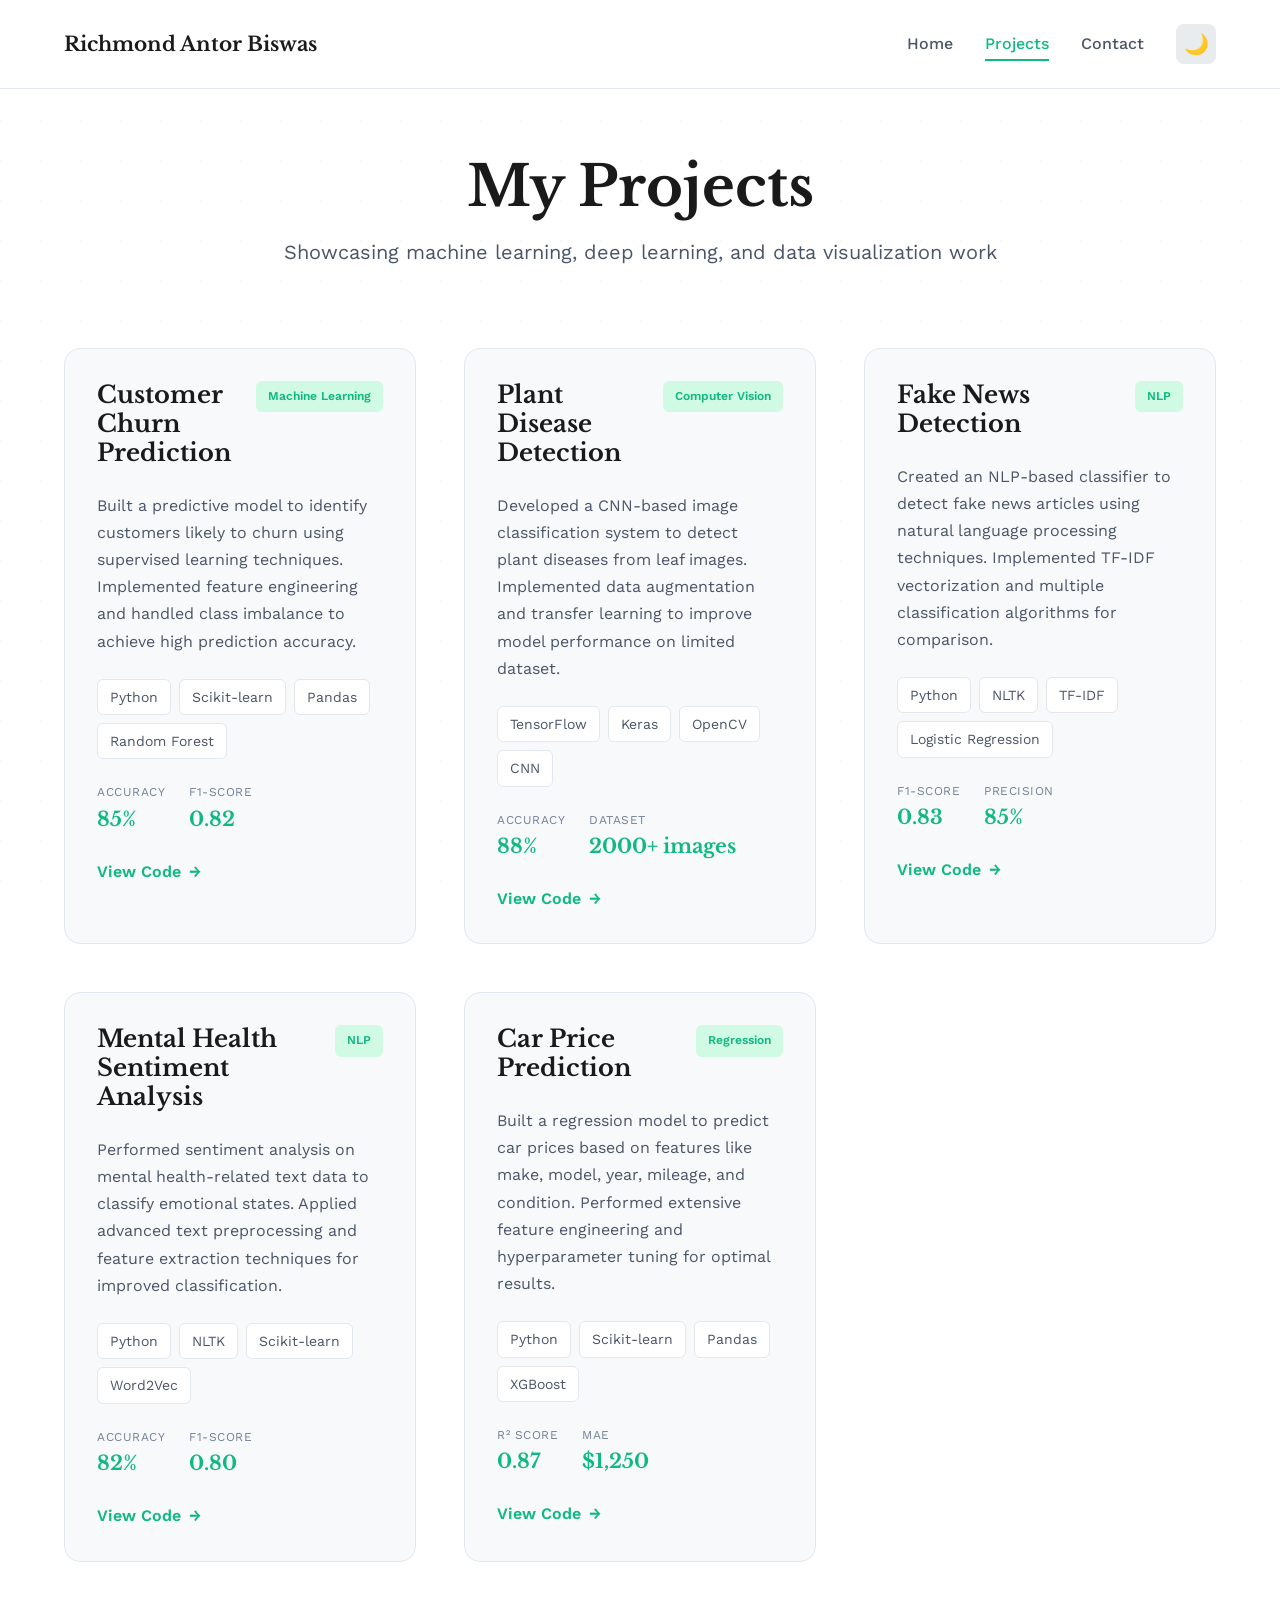
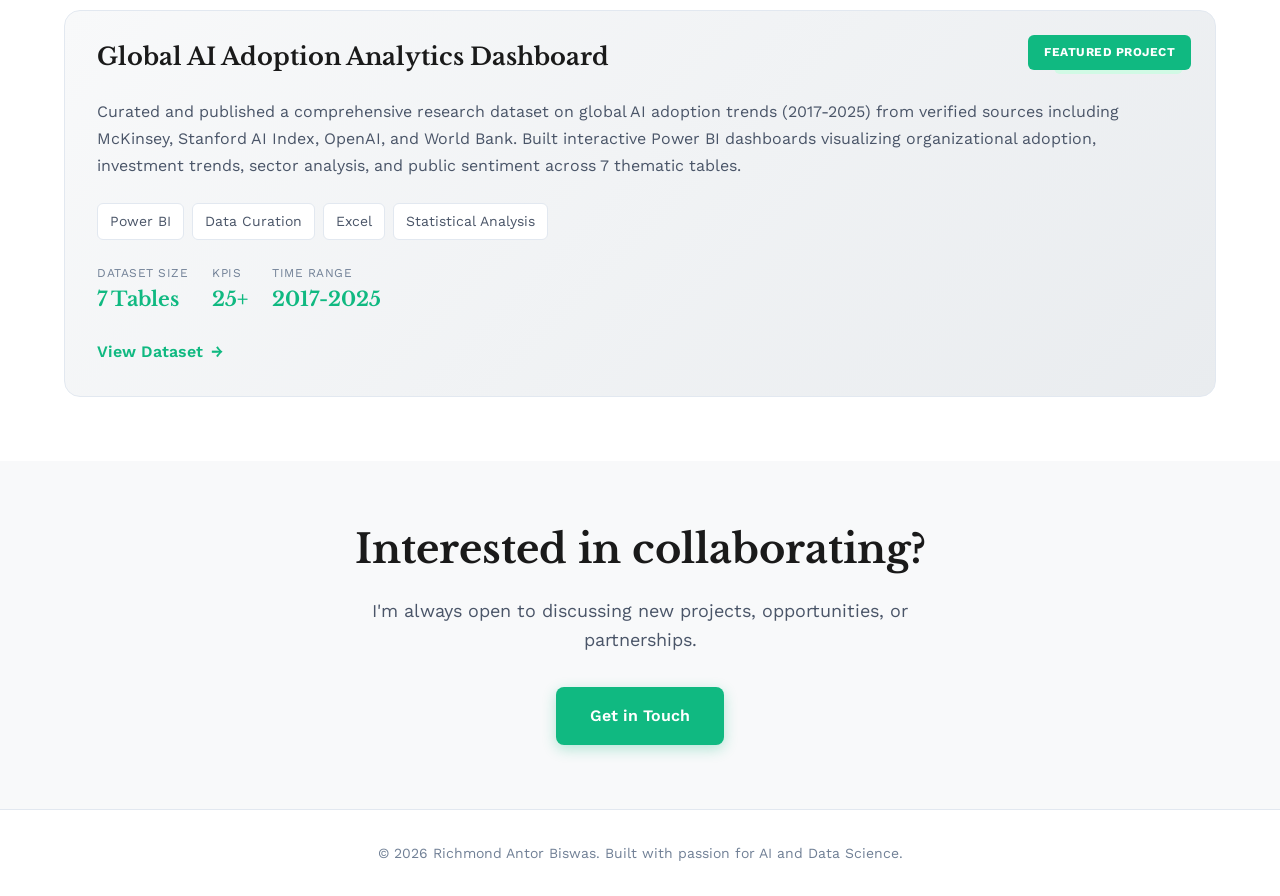
==== projects.html @ e59f5b94 "Add files via upload" ====
<!DOCTYPE html>
<html lang="en">
<head>
    <meta charset="UTF-8">
    <meta name="viewport" content="width=device-width, initial-scale=1.0">
    <meta name="description" content="Richmond Antor Biswas - Machine Learning & Data Science Projects">
    <title>Projects | Richmond Antor Biswas</title>
    <link rel="stylesheet" href="css/styles.css">
    <link rel="preconnect" href="https://fonts.googleapis.com">
    <link rel="preconnect" href="https://fonts.gstatic.com" crossorigin>
    <link href="https://fonts.googleapis.com/css2?family=Libre+Baskerville:wght@400;700&family=Work+Sans:wght@300;400;500;600&display=swap" rel="stylesheet">
</head>
<body>
    <!-- Navigation -->
    <nav class="nav">
        <div class="container nav-container">
            <a href="index.html" class="nav-logo">Richmond Antor Biswas</a>
            <div class="nav-links">
                <a href="index.html" class="nav-link">Home</a>
                <a href="projects.html" class="nav-link active">Projects</a>
                <a href="index.html#contact" class="nav-link">Contact</a>
                <button class="theme-toggle" id="themeToggle" aria-label="Toggle dark mode">
                    <span class="theme-icon">🌙</span>
                </button>
            </div>
        </div>
    </nav>

    <!-- Projects Hero -->
    <section class="projects-hero">
        <div class="container">
            <h1 class="page-title">My Projects</h1>
            <p class="page-subtitle">Showcasing machine learning, deep learning, and data visualization work</p>
        </div>
    </section>

    <!-- Projects Grid -->
    <section class="projects-section">
        <div class="container">
            <div class="projects-grid">
                
                <!-- Project 1: Customer Churn Prediction -->
                <article class="project-card">
                    <div class="project-header">
                        <h3 class="project-title">Customer Churn Prediction</h3>
                        <span class="project-category">Machine Learning</span>
                    </div>
                    <p class="project-description">
                        Built a predictive model to identify customers likely to churn using supervised learning techniques. Implemented feature engineering and handled class imbalance to achieve high prediction accuracy.
                    </p>
                    <div class="project-tech">
                        <span class="tech-tag">Python</span>
                        <span class="tech-tag">Scikit-learn</span>
                        <span class="tech-tag">Pandas</span>
                        <span class="tech-tag">Random Forest</span>
                    </div>
                    <div class="project-metrics">
                        <div class="metric">
                            <span class="metric-label">Accuracy</span>
                            <span class="metric-value">85%</span>
                        </div>
                        <div class="metric">
                            <span class="metric-label">F1-Score</span>
                            <span class="metric-value">0.82</span>
                        </div>
                    </div>
                    <div class="project-links">
                        <a href="#" class="project-link" target="_blank">
                            <span>View Code</span>
                            <span class="link-icon">→</span>
                        </a>
                    </div>
                </article>

                <!-- Project 2: Plant Disease Detection -->
                <article class="project-card">
                    <div class="project-header">
                        <h3 class="project-title">Plant Disease Detection</h3>
                        <span class="project-category">Computer Vision</span>
                    </div>
                    <p class="project-description">
                        Developed a CNN-based image classification system to detect plant diseases from leaf images. Implemented data augmentation and transfer learning to improve model performance on limited dataset.
                    </p>
                    <div class="project-tech">
                        <span class="tech-tag">TensorFlow</span>
                        <span class="tech-tag">Keras</span>
                        <span class="tech-tag">OpenCV</span>
                        <span class="tech-tag">CNN</span>
                    </div>
                    <div class="project-metrics">
                        <div class="metric">
                            <span class="metric-label">Accuracy</span>
                            <span class="metric-value">88%</span>
                        </div>
                        <div class="metric">
                            <span class="metric-label">Dataset</span>
                            <span class="metric-value">2000+ images</span>
                        </div>
                    </div>
                    <div class="project-links">
                        <a href="#" class="project-link" target="_blank">
                            <span>View Code</span>
                            <span class="link-icon">→</span>
                        </a>
                    </div>
                </article>

                <!-- Project 3: Fake News Detection -->
                <article class="project-card">
                    <div class="project-header">
                        <h3 class="project-title">Fake News Detection</h3>
                        <span class="project-category">NLP</span>
                    </div>
                    <p class="project-description">
                        Created an NLP-based classifier to detect fake news articles using natural language processing techniques. Implemented TF-IDF vectorization and multiple classification algorithms for comparison.
                    </p>
                    <div class="project-tech">
                        <span class="tech-tag">Python</span>
                        <span class="tech-tag">NLTK</span>
                        <span class="tech-tag">TF-IDF</span>
                        <span class="tech-tag">Logistic Regression</span>
                    </div>
                    <div class="project-metrics">
                        <div class="metric">
                            <span class="metric-label">F1-Score</span>
                            <span class="metric-value">0.83</span>
                        </div>
                        <div class="metric">
                            <span class="metric-label">Precision</span>
                            <span class="metric-value">85%</span>
                        </div>
                    </div>
                    <div class="project-links">
                        <a href="#" class="project-link" target="_blank">
                            <span>View Code</span>
                            <span class="link-icon">→</span>
                        </a>
                    </div>
                </article>

                <!-- Project 4: Mental Health Sentiment Analysis -->
                <article class="project-card">
                    <div class="project-header">
                        <h3 class="project-title">Mental Health Sentiment Analysis</h3>
                        <span class="project-category">NLP</span>
                    </div>
                    <p class="project-description">
                        Performed sentiment analysis on mental health-related text data to classify emotional states. Applied advanced text preprocessing and feature extraction techniques for improved classification.
                    </p>
                    <div class="project-tech">
                        <span class="tech-tag">Python</span>
                        <span class="tech-tag">NLTK</span>
                        <span class="tech-tag">Scikit-learn</span>
                        <span class="tech-tag">Word2Vec</span>
                    </div>
                    <div class="project-metrics">
                        <div class="metric">
                            <span class="metric-label">Accuracy</span>
                            <span class="metric-value">82%</span>
                        </div>
                        <div class="metric">
                            <span class="metric-label">F1-Score</span>
                            <span class="metric-value">0.80</span>
                        </div>
                    </div>
                    <div class="project-links">
                        <a href="#" class="project-link" target="_blank">
                            <span>View Code</span>
                            <span class="link-icon">→</span>
                        </a>
                    </div>
                </article>

                <!-- Project 5: Car Price Prediction -->
                <article class="project-card">
                    <div class="project-header">
                        <h3 class="project-title">Car Price Prediction</h3>
                        <span class="project-category">Regression</span>
                    </div>
                    <p class="project-description">
                        Built a regression model to predict car prices based on features like make, model, year, mileage, and condition. Performed extensive feature engineering and hyperparameter tuning for optimal results.
                    </p>
                    <div class="project-tech">
                        <span class="tech-tag">Python</span>
                        <span class="tech-tag">Scikit-learn</span>
                        <span class="tech-tag">Pandas</span>
                        <span class="tech-tag">XGBoost</span>
                    </div>
                    <div class="project-metrics">
                        <div class="metric">
                            <span class="metric-label">R² Score</span>
                            <span class="metric-value">0.87</span>
                        </div>
                        <div class="metric">
                            <span class="metric-label">MAE</span>
                            <span class="metric-value">$1,250</span>
                        </div>
                    </div>
                    <div class="project-links">
                        <a href="#" class="project-link" target="_blank">
                            <span>View Code</span>
                            <span class="link-icon">→</span>
                        </a>
                    </div>
                </article>

                <!-- Project 6: AI Adoption Analytics Dashboard -->
                <article class="project-card project-featured">
                    <div class="project-header">
                        <h3 class="project-title">Global AI Adoption Analytics Dashboard</h3>
                        <span class="project-category">Data Visualization</span>
                    </div>
                    <p class="project-description">
                        Curated and published a comprehensive research dataset on global AI adoption trends (2017-2025) from verified sources including McKinsey, Stanford AI Index, OpenAI, and World Bank. Built interactive Power BI dashboards visualizing organizational adoption, investment trends, sector analysis, and public sentiment across 7 thematic tables.
                    </p>
                    <div class="project-tech">
                        <span class="tech-tag">Power BI</span>
                        <span class="tech-tag">Data Curation</span>
                        <span class="tech-tag">Excel</span>
                        <span class="tech-tag">Statistical Analysis</span>
                    </div>
                    <div class="project-metrics">
                        <div class="metric">
                            <span class="metric-label">Dataset Size</span>
                            <span class="metric-value">7 Tables</span>
                        </div>
                        <div class="metric">
                            <span class="metric-label">KPIs</span>
                            <span class="metric-value">25+</span>
                        </div>
                        <div class="metric">
                            <span class="metric-label">Time Range</span>
                            <span class="metric-value">2017-2025</span>
                        </div>
                    </div>
                    <div class="project-links">
                        <a href="https://data.mendeley.com/datasets/dnm5jxgn2m/3" class="project-link" target="_blank">
                            <span>View Dataset</span>
                            <span class="link-icon">→</span>
                        </a>
                    </div>
                    <div class="project-badge">Featured Project</div>
                </article>

            </div>
        </div>
    </section>

    <!-- CTA Section -->
    <section class="cta-section">
        <div class="container">
            <div class="cta-content">
                <h2 class="cta-title">Interested in collaborating?</h2>
                <p class="cta-text">I'm always open to discussing new projects, opportunities, or partnerships.</p>
                <a href="index.html#contact" class="btn btn-primary">Get in Touch</a>
            </div>
        </div>
    </section>

    <!-- Footer -->
    <footer class="footer">
        <div class="container">
            <p class="footer-text">© 2026 Richmond Antor Biswas. Built with passion for AI and Data Science.</p>
        </div>
    </footer>

    <script src="js/script.js"></script>
</body>
</html>
---- css/styles.css ----
/* ===================================
   CSS Variables & Root Styles
   =================================== */

:root {
    /* Light Mode Colors */
    --color-bg-primary: #ffffff;
    --color-bg-secondary: #f8f9fa;
    --color-bg-tertiary: #e9ecef;
    --color-text-primary: #1a1a1a;
    --color-text-secondary: #4a5568;
    --color-text-tertiary: #718096;
    --color-accent: #10b981;
    --color-accent-hover: #059669;
    --color-accent-light: #d1fae5;
    --color-border: #e2e8f0;
    --color-shadow: rgba(0, 0, 0, 0.1);
    
    /* Typography */
    --font-display: 'Libre Baskerville', serif;
    --font-body: 'Work Sans', sans-serif;
    
    /* Spacing */
    --spacing-xs: 0.5rem;
    --spacing-sm: 1rem;
    --spacing-md: 1.5rem;
    --spacing-lg: 2rem;
    --spacing-xl: 3rem;
    --spacing-2xl: 4rem;
    
    /* Border Radius */
    --radius-sm: 0.375rem;
    --radius-md: 0.5rem;
    --radius-lg: 1rem;
    
    /* Transitions */
    --transition-fast: 150ms ease;
    --transition-base: 250ms ease;
    --transition-slow: 350ms ease;
}

[data-theme="dark"] {
    --color-bg-primary: #0f172a;
    --color-bg-secondary: #1e293b;
    --color-bg-tertiary: #334155;
    --color-text-primary: #f1f5f9;
    --color-text-secondary: #cbd5e1;
    --color-text-tertiary: #94a3b8;
    --color-accent: #10b981;
    --color-accent-hover: #34d399;
    --color-accent-light: #064e3b;
    --color-border: #334155;
    --color-shadow: rgba(0, 0, 0, 0.3);
}

/* ===================================
   Base Styles
   =================================== */

* {
    margin: 0;
    padding: 0;
    box-sizing: border-box;
}

html {
    scroll-behavior: smooth;
}

body {
    font-family: var(--font-body);
    color: var(--color-text-primary);
    background-color: var(--color-bg-primary);
    line-height: 1.6;
    transition: background-color var(--transition-base), color var(--transition-base);
    position: relative;
}

/* Subtle background pattern */
body::before {
    content: '';
    position: fixed;
    top: 0;
    left: 0;
    width: 100%;
    height: 100%;
    background-image: 
        radial-gradient(circle at 1px 1px, var(--color-border) 1px, transparent 1px);
    background-size: 40px 40px;
    opacity: 0.3;
    pointer-events: none;
    z-index: -1;
}

.container {
    max-width: 1200px;
    margin: 0 auto;
    padding: 0 var(--spacing-md);
}

/* ===================================
   Typography
   =================================== */

h1, h2, h3, h4, h5, h6 {
    font-family: var(--font-display);
    font-weight: 700;
    line-height: 1.2;
    color: var(--color-text-primary);
}

h1 {
    font-size: clamp(2rem, 5vw, 3.5rem);
}

h2 {
    font-size: clamp(1.75rem, 4vw, 2.5rem);
}

h3 {
    font-size: clamp(1.25rem, 3vw, 1.75rem);
}

p {
    font-size: 1rem;
    color: var(--color-text-secondary);
}

a {
    color: var(--color-accent);
    text-decoration: none;
    transition: color var(--transition-fast);
}

a:hover {
    color: var(--color-accent-hover);
}

/* ===================================
   Navigation
   =================================== */

.nav {
    position: sticky;
    top: 0;
    background-color: var(--color-bg-primary);
    border-bottom: 1px solid var(--color-border);
    padding: var(--spacing-md) 0;
    z-index: 1000;
    backdrop-filter: blur(10px);
    background-color: rgba(255, 255, 255, 0.9);
    transition: all var(--transition-base);
}

[data-theme="dark"] .nav {
    background-color: rgba(15, 23, 42, 0.9);
}

.nav-container {
    display: flex;
    justify-content: space-between;
    align-items: center;
}

.nav-logo {
    font-family: var(--font-display);
    font-size: 1.25rem;
    font-weight: 700;
    color: var(--color-text-primary);
    transition: color var(--transition-fast);
}

.nav-logo:hover {
    color: var(--color-accent);
}

.nav-links {
    display: flex;
    align-items: center;
    gap: var(--spacing-lg);
}

.nav-link {
    font-weight: 500;
    color: var(--color-text-secondary);
    position: relative;
    transition: color var(--transition-fast);
}

.nav-link::after {
    content: '';
    position: absolute;
    bottom: -4px;
    left: 0;
    width: 0;
    height: 2px;
    background-color: var(--color-accent);
    transition: width var(--transition-base);
}

.nav-link:hover,
.nav-link.active {
    color: var(--color-accent);
}

.nav-link:hover::after,
.nav-link.active::after {
    width: 100%;
}

.theme-toggle {
    background: var(--color-bg-tertiary);
    border: none;
    border-radius: var(--radius-md);
    width: 2.5rem;
    height: 2.5rem;
    display: flex;
    align-items: center;
    justify-content: center;
    cursor: pointer;
    transition: all var(--transition-base);
    font-size: 1.25rem;
}

.theme-toggle:hover {
    background-color: var(--color-accent-light);
    transform: scale(1.05);
}

/* ===================================
   Hero Section
   =================================== */

.hero {
    padding: var(--spacing-2xl) 0;
    min-height: calc(100vh - 80px);
    display: flex;
    align-items: center;
}

.hero-container {
    animation: fadeInUp 0.8s ease;
}

.hero-content {
    display: grid;
    grid-template-columns: 1fr 1fr;
    gap: var(--spacing-2xl);
    align-items: center;
}

.hero-greeting {
    display: block;
    font-size: 1.25rem;
    font-family: var(--font-body);
    font-weight: 400;
    color: var(--color-text-secondary);
    margin-bottom: var(--spacing-xs);
}

.hero-name {
    display: block;
    background: linear-gradient(135deg, var(--color-text-primary) 0%, var(--color-accent) 100%);
    -webkit-background-clip: text;
    -webkit-text-fill-color: transparent;
    background-clip: text;
    margin-bottom: var(--spacing-sm);
}

.hero-tagline {
    font-size: 1.25rem;
    font-weight: 600;
    color: var(--color-accent);
    margin-bottom: var(--spacing-md);
}

.hero-bio {
    font-size: 1.125rem;
    line-height: 1.8;
    margin-bottom: var(--spacing-lg);
    color: var(--color-text-secondary);
}

.hero-cta {
    display: flex;
    gap: var(--spacing-md);
    flex-wrap: wrap;
}

.hero-image {
    position: relative;
    display: flex;
    justify-content: center;
    align-items: center;
}

.profile-card {
    position: relative;
    width: 100%;
    max-width: 400px;
    aspect-ratio: 1;
}

.profile-img {
    width: 100%;
    height: 100%;
    object-fit: cover;
    border-radius: var(--radius-lg);
    box-shadow: 0 20px 60px var(--color-shadow);
    position: relative;
    z-index: 2;
    transition: transform var(--transition-slow);
}

.profile-img:hover {
    transform: scale(1.02) translateY(-5px);
}

.profile-decorator {
    position: absolute;
    top: -20px;
    right: -20px;
    width: 100%;
    height: 100%;
    border: 3px solid var(--color-accent);
    border-radius: var(--radius-lg);
    z-index: 1;
    transition: transform var(--transition-slow);
}

.profile-card:hover .profile-decorator {
    transform: translate(10px, 10px);
}

/* ===================================
   Buttons
   =================================== */

.btn {
    display: inline-block;
    padding: 0.875rem 2rem;
    border-radius: var(--radius-md);
    font-weight: 600;
    font-size: 1rem;
    transition: all var(--transition-base);
    cursor: pointer;
    border: 2px solid transparent;
}

.btn-primary {
    background-color: var(--color-accent);
    color: white;
    box-shadow: 0 4px 14px rgba(16, 185, 129, 0.3);
}

.btn-primary:hover {
    background-color: var(--color-accent-hover);
    transform: translateY(-2px);
    box-shadow: 0 6px 20px rgba(16, 185, 129, 0.4);
    color: white;
}

.btn-secondary {
    background-color: transparent;
    color: var(--color-text-primary);
    border-color: var(--color-border);
}

.btn-secondary:hover {
    border-color: var(--color-accent);
    color: var(--color-accent);
    transform: translateY(-2px);
}

/* ===================================
   Section Styles
   =================================== */

.section-title {
    text-align: center;
    margin-bottom: var(--spacing-xl);
    position: relative;
    display: inline-block;
    left: 50%;
    transform: translateX(-50%);
}

.section-title::after {
    content: '';
    position: absolute;
    bottom: -12px;
    left: 0;
    width: 60px;
    height: 4px;
    background-color: var(--color-accent);
    border-radius: 2px;
}

/* ===================================
   Skills Section
   =================================== */

.skills-section {
    padding: var(--spacing-2xl) 0;
    background-color: var(--color-bg-secondary);
}

.skills-grid {
    display: grid;
    grid-template-columns: repeat(auto-fit, minmax(280px, 1fr));
    gap: var(--spacing-lg);
    margin-bottom: var(--spacing-2xl);
}

.skill-category {
    background-color: var(--color-bg-primary);
    padding: var(--spacing-lg);
    border-radius: var(--radius-lg);
    border: 1px solid var(--color-border);
    transition: all var(--transition-base);
}

.skill-category:hover {
    transform: translateY(-5px);
    box-shadow: 0 10px 30px var(--color-shadow);
    border-color: var(--color-accent);
}

.skill-icon {
    font-size: 2.5rem;
    margin-bottom: var(--spacing-sm);
}

.skill-category-title {
    font-size: 1.25rem;
    margin-bottom: var(--spacing-md);
    color: var(--color-text-primary);
}

.skill-tags {
    display: flex;
    flex-wrap: wrap;
    gap: var(--spacing-xs);
}

.skill-tag {
    background-color: var(--color-accent-light);
    color: var(--color-accent);
    padding: 0.5rem 1rem;
    border-radius: var(--radius-sm);
    font-size: 0.875rem;
    font-weight: 500;
    transition: all var(--transition-fast);
}

[data-theme="dark"] .skill-tag {
    color: var(--color-accent-hover);
}

.skill-tag:hover {
    background-color: var(--color-accent);
    color: white;
}

.skills-detailed {
    display: grid;
    grid-template-columns: repeat(auto-fit, minmax(300px, 1fr));
    gap: var(--spacing-xl);
    margin-top: var(--spacing-xl);
}

.skills-subtitle {
    font-size: 1.25rem;
    margin-bottom: var(--spacing-md);
    color: var(--color-accent);
}

.skills-list {
    list-style: none;
}

.skills-list li {
    padding: var(--spacing-xs) 0;
    padding-left: 1.5rem;
    position: relative;
    color: var(--color-text-secondary);
}

.skills-list li::before {
    content: '▹';
    position: absolute;
    left: 0;
    color: var(--color-accent);
    font-weight: bold;
}

/* ===================================
   Education Section
   =================================== */

.education-section {
    padding: var(--spacing-2xl) 0;
}

.education-card {
    background-color: var(--color-bg-secondary);
    padding: var(--spacing-xl);
    border-radius: var(--radius-lg);
    border: 1px solid var(--color-border);
    max-width: 800px;
    margin: 0 auto;
}

.education-header {
    display: flex;
    justify-content: space-between;
    align-items: center;
}

.education-degree {
    font-size: 1.5rem;
    margin-bottom: var(--spacing-xs);
    color: var(--color-text-primary);
}

.education-university {
    font-size: 1.125rem;
    color: var(--color-accent);
}

.education-icon {
    font-size: 3rem;
    opacity: 0.3;
}

/* ===================================
   Contact Section
   =================================== */

.contact-section {
    padding: var(--spacing-2xl) 0;
    background-color: var(--color-bg-secondary);
}

.contact-grid {
    display: grid;
    grid-template-columns: repeat(auto-fit, minmax(250px, 1fr));
    gap: var(--spacing-lg);
}

.contact-card {
    background-color: var(--color-bg-primary);
    padding: var(--spacing-lg);
    border-radius: var(--radius-lg);
    border: 1px solid var(--color-border);
    text-align: center;
    transition: all var(--transition-base);
}

.contact-card:hover {
    transform: translateY(-5px);
    box-shadow: 0 10px 30px var(--color-shadow);
    border-color: var(--color-accent);
}

.contact-icon {
    font-size: 2.5rem;
    margin-bottom: var(--spacing-sm);
}

.contact-title {
    font-size: 1.125rem;
    margin-bottom: var(--spacing-sm);
    color: var(--color-text-primary);
}

.contact-link {
    color: var(--color-text-secondary);
    font-size: 0.9rem;
    word-break: break-all;
    transition: color var(--transition-fast);
}

.contact-link:hover {
    color: var(--color-accent);
}

/* ===================================
   Projects Page
   =================================== */

.projects-hero {
    padding: var(--spacing-2xl) 0 var(--spacing-lg) 0;
    text-align: center;
}

.page-title {
    margin-bottom: var(--spacing-sm);
}

.page-subtitle {
    font-size: 1.25rem;
    color: var(--color-text-secondary);
}

.projects-section {
    padding: var(--spacing-xl) 0 var(--spacing-2xl) 0;
}

.projects-grid {
    display: grid;
    grid-template-columns: repeat(auto-fill, minmax(350px, 1fr));
    gap: var(--spacing-xl);
}

.project-card {
    background-color: var(--color-bg-secondary);
    border: 1px solid var(--color-border);
    border-radius: var(--radius-lg);
    padding: var(--spacing-lg);
    transition: all var(--transition-base);
    position: relative;
    overflow: hidden;
}

.project-card:hover {
    transform: translateY(-8px);
    box-shadow: 0 12px 40px var(--color-shadow);
    border-color: var(--color-accent);
}

.project-featured {
    grid-column: 1 / -1;
    background: linear-gradient(135deg, var(--color-bg-secondary) 0%, var(--color-bg-tertiary) 100%);
}

.project-header {
    display: flex;
    justify-content: space-between;
    align-items: flex-start;
    margin-bottom: var(--spacing-md);
    gap: var(--spacing-sm);
}

.project-title {
    font-size: 1.5rem;
    color: var(--color-text-primary);
    flex: 1;
}

.project-category {
    background-color: var(--color-accent-light);
    color: var(--color-accent);
    padding: 0.375rem 0.75rem;
    border-radius: var(--radius-sm);
    font-size: 0.75rem;
    font-weight: 600;
    white-space: nowrap;
}

[data-theme="dark"] .project-category {
    color: var(--color-accent-hover);
}

.project-description {
    color: var(--color-text-secondary);
    margin-bottom: var(--spacing-md);
    line-height: 1.7;
}

.project-tech {
    display: flex;
    flex-wrap: wrap;
    gap: var(--spacing-xs);
    margin-bottom: var(--spacing-md);
}

.tech-tag {
    background-color: var(--color-bg-primary);
    color: var(--color-text-secondary);
    padding: 0.375rem 0.75rem;
    border-radius: var(--radius-sm);
    font-size: 0.875rem;
    border: 1px solid var(--color-border);
}

.project-metrics {
    display: flex;
    gap: var(--spacing-md);
    margin-bottom: var(--spacing-md);
    flex-wrap: wrap;
}

.metric {
    display: flex;
    flex-direction: column;
}

.metric-label {
    font-size: 0.75rem;
    color: var(--color-text-tertiary);
    text-transform: uppercase;
    letter-spacing: 0.5px;
}

.metric-value {
    font-size: 1.25rem;
    font-weight: 700;
    color: var(--color-accent);
    font-family: var(--font-display);
}

.project-links {
    display: flex;
    gap: var(--spacing-sm);
}

.project-link {
    display: inline-flex;
    align-items: center;
    gap: 0.5rem;
    color: var(--color-accent);
    font-weight: 600;
    transition: all var(--transition-fast);
}

.project-link:hover {
    gap: 0.75rem;
}

.link-icon {
    transition: transform var(--transition-fast);
}

.project-link:hover .link-icon {
    transform: translateX(4px);
}

.project-badge {
    position: absolute;
    top: var(--spacing-md);
    right: var(--spacing-md);
    background-color: var(--color-accent);
    color: white;
    padding: 0.5rem 1rem;
    border-radius: var(--radius-sm);
    font-size: 0.75rem;
    font-weight: 700;
    text-transform: uppercase;
    letter-spacing: 0.5px;
}

/* ===================================
   CTA Section
   =================================== */

.cta-section {
    padding: var(--spacing-2xl) 0;
    background-color: var(--color-bg-secondary);
}

.cta-content {
    text-align: center;
    max-width: 600px;
    margin: 0 auto;
}

.cta-title {
    margin-bottom: var(--spacing-md);
}

.cta-text {
    font-size: 1.125rem;
    color: var(--color-text-secondary);
    margin-bottom: var(--spacing-lg);
}

/* ===================================
   Footer
   =================================== */

.footer {
    background-color: var(--color-bg-primary);
    border-top: 1px solid var(--color-border);
    padding: var(--spacing-lg) 0;
    text-align: center;
}

.footer-text {
    color: var(--color-text-tertiary);
    font-size: 0.875rem;
}

/* ===================================
   Animations
   =================================== */

@keyframes fadeInUp {
    from {
        opacity: 0;
        transform: translateY(30px);
    }
    to {
        opacity: 1;
        transform: translateY(0);
    }
}

/* ===================================
   Responsive Design
   =================================== */

@media (max-width: 768px) {
    .hero-content {
        grid-template-columns: 1fr;
        gap: var(--spacing-xl);
    }
    
    .hero-image {
        order: -1;
    }
    
    .profile-card {
        max-width: 300px;
    }
    
    .nav-links {
        gap: var(--spacing-md);
    }
    
    .nav-link {
        font-size: 0.9rem;
    }
    
    .hero-cta {
        flex-direction: column;
        align-items: stretch;
    }
    
    .btn {
        text-align: center;
    }
    
    .projects-grid {
        grid-template-columns: 1fr;
    }
    
    .project-featured {
        grid-column: 1;
    }
    
    .skills-grid {
        grid-template-columns: 1fr;
    }
    
    .education-header {
        flex-direction: column;
        align-items: flex-start;
        gap: var(--spacing-md);
    }
}

@media (max-width: 480px) {
    .nav-logo {
        font-size: 1rem;
    }
    
    .hero {
        padding: var(--spacing-xl) 0;
    }
    
    .section-title {
        font-size: 1.75rem;
    }
    
    .contact-grid {
        grid-template-columns: 1fr;
    }
}
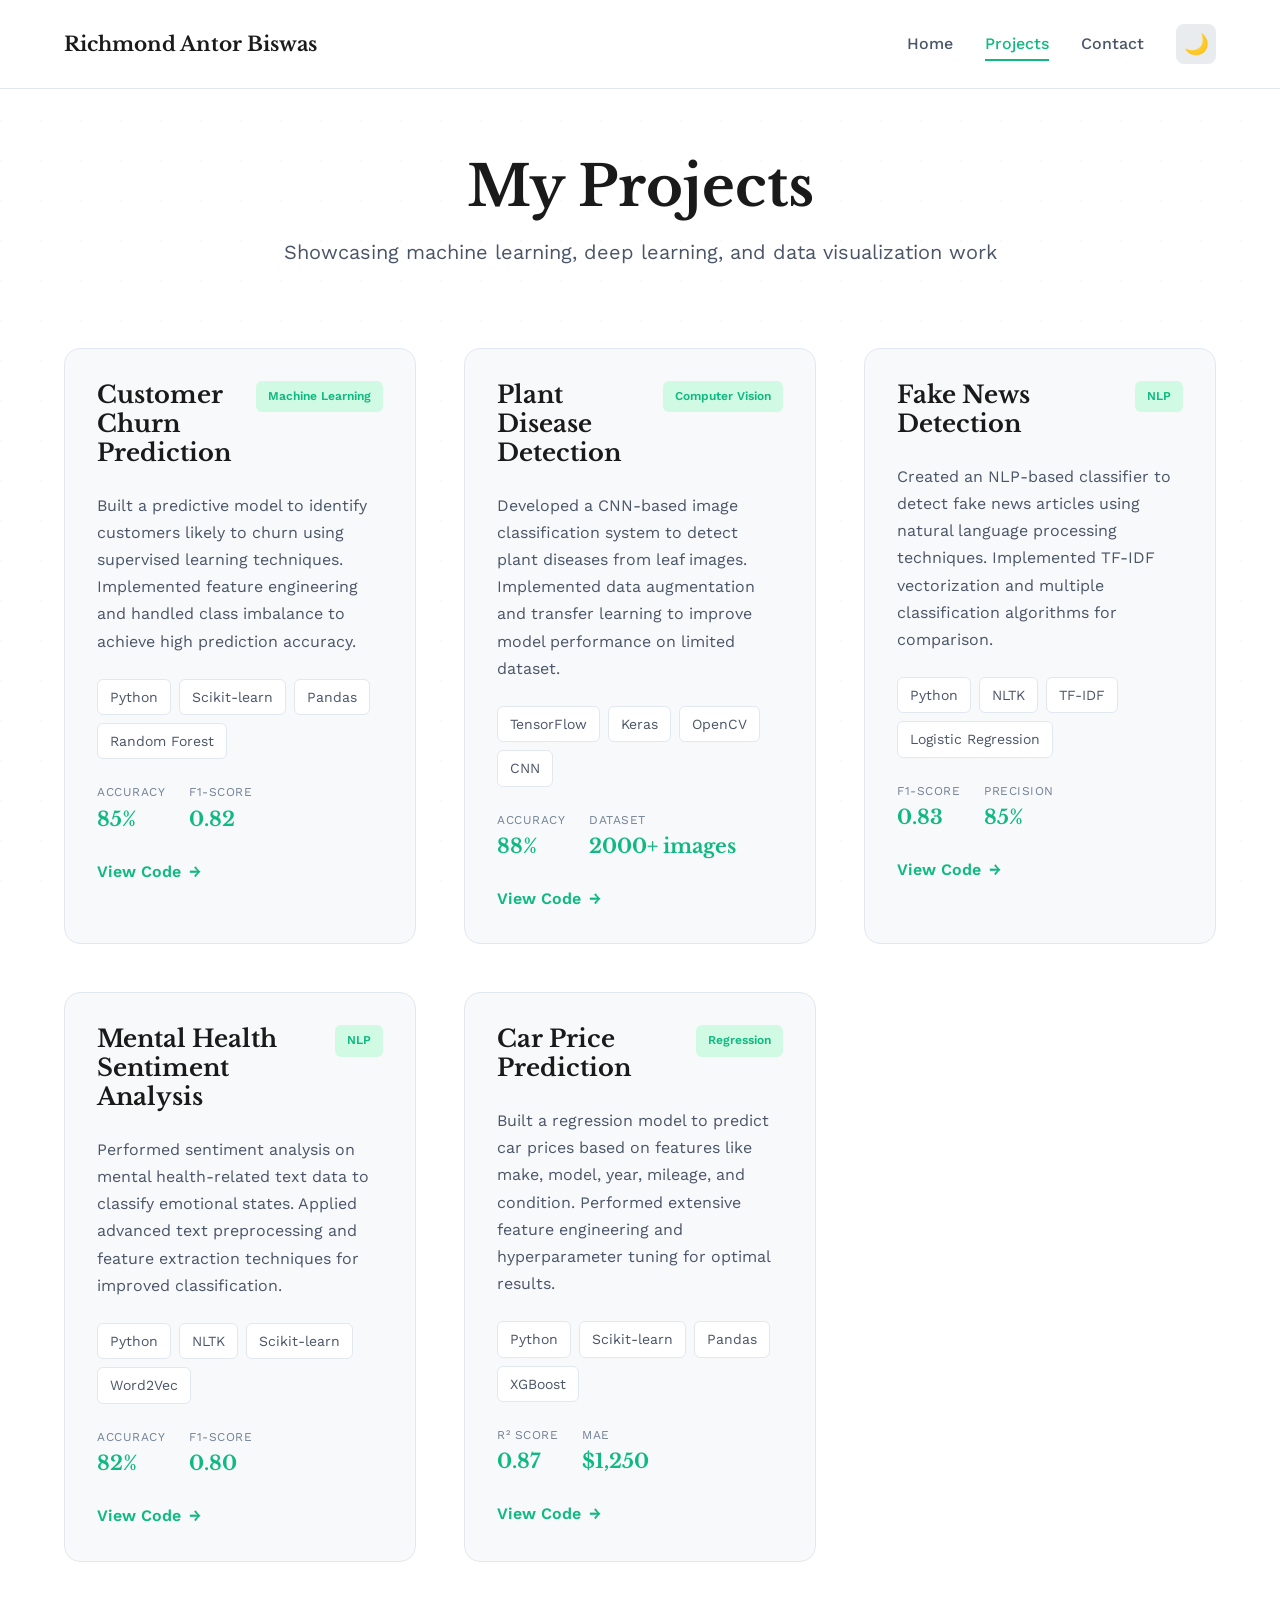
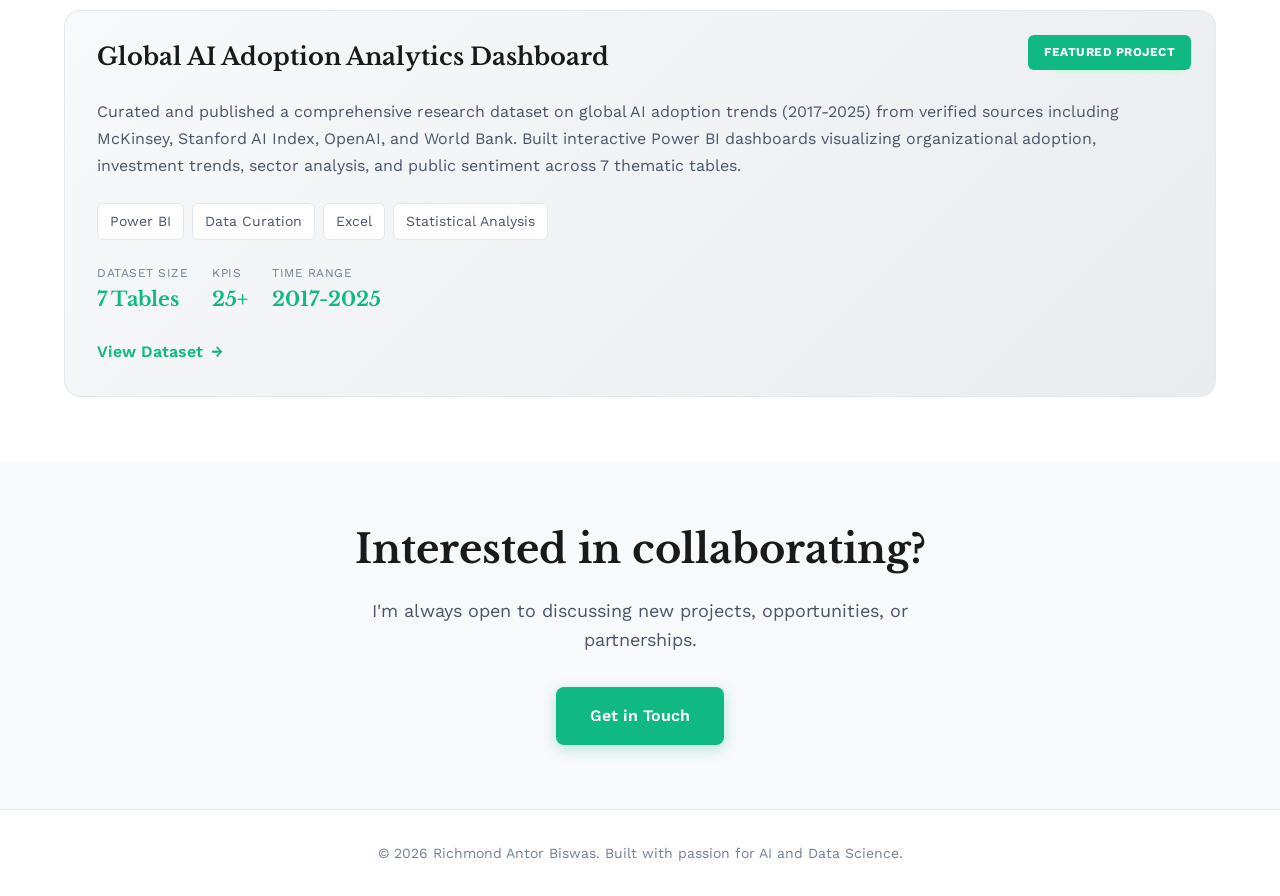
==== commit 12225af1: "Add files via upload" ====
--- a/projects.html
+++ b/projects.html
@@ -266,4 +266,4 @@
 
     <script src="js/script.js"></script>
 </body>
-</html>
+</html>
